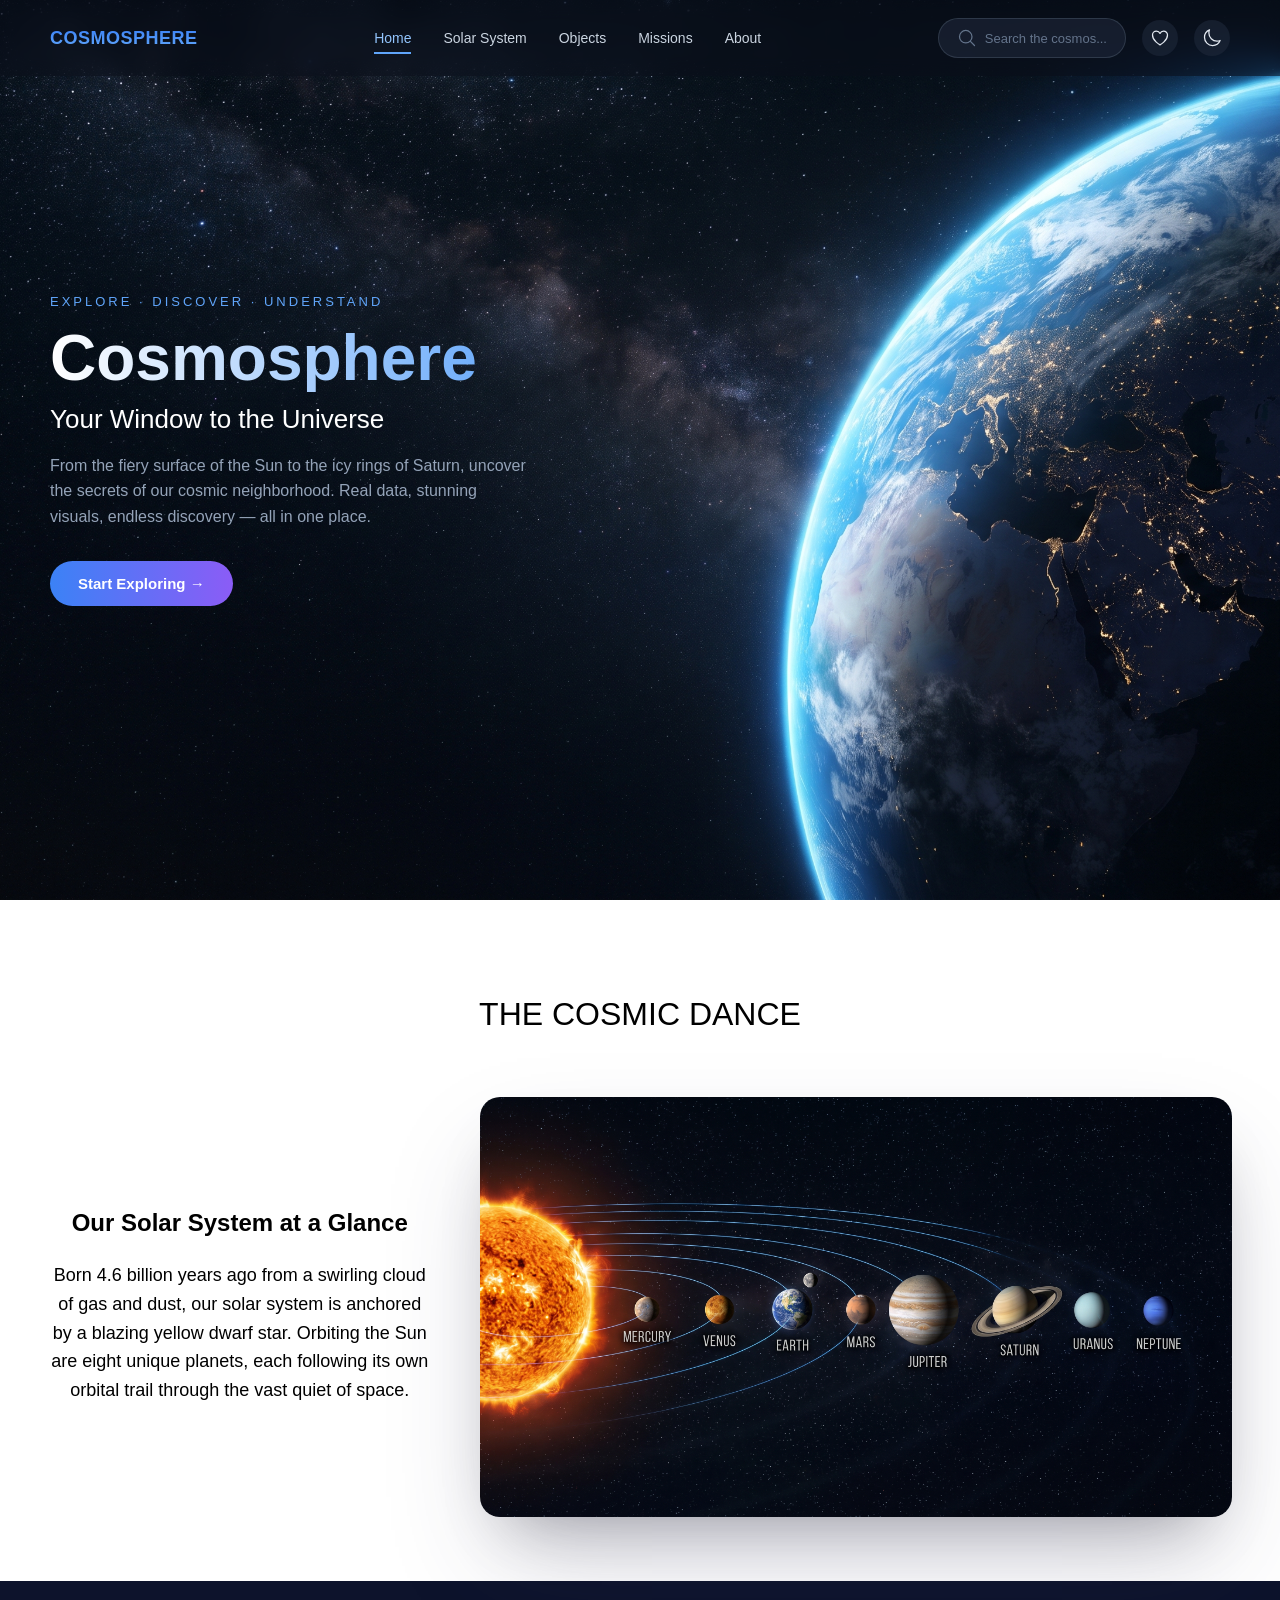
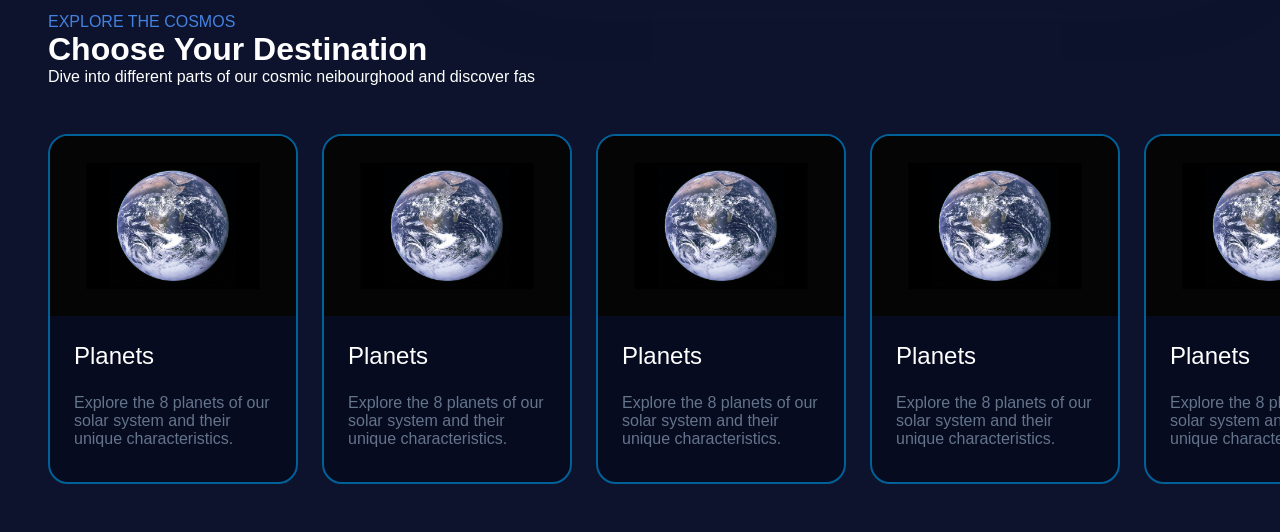
==== index.html @ 5f276300 "space project" ====
<!doctype html>
<html lang="en">
  <head>
    <meta charset="UTF-8" />
    <title>Cosmosphere - Hero Section</title>
    <link rel="stylesheet" href="css/style.css" />
  </head>
  <body>
    <nav class="navbar">
      <div class="logo"><span>COSMOSPHERE</span></div>
      <ul class="nav-links">
        <li><a href="#" class="active">Home</a></li>
        <li><a href="#">Solar System</a></li>
        <li><a href="#">Objects</a></li>
        <li><a href="#">Missions</a></li>
        <li><a href="#">About</a></li>
      </ul>
      <div class="nav-icons">
        <div class="search-box">
          <svg
            class="nav-icon"
            xmlns="http://www.w3.org/2000/svg"
            fill="none"
            viewBox="0 0 24 24"
            stroke-width="1.5"
            stroke="currentColor"
            class="size-6"
          >
            <path
              stroke-linecap="round"
              stroke-linejoin="round"
              d="m21 21-5.197-5.197m0 0A7.5 7.5 0 1 0 5.196 5.196a7.5 7.5 0 0 0 10.607 10.607Z"
            />
          </svg>

          <p>Search the cosmos...</p>
        </div>
        <div class="icon-btn">
          <svg
            class="nav-icon"
            xmlns="http://www.w3.org/2000/svg"
            fill="none"
            viewBox="0 0 24 24"
            stroke-width="1.5"
            stroke="currentColor"
            class="size-6"
          >
            <path
              stroke-linecap="round"
              stroke-linejoin="round"
              d="M21 8.25c0-2.485-2.099-4.5-4.688-4.5-1.935 0-3.597 1.126-4.312 2.733-.715-1.607-2.377-2.733-4.313-2.733C5.1 3.75 3 5.765 3 8.25c0 7.22 9 12 9 12s9-4.78 9-12Z"
            />
          </svg>
        </div>
        <div class="icon-btn">
          <svg
            class="nav-icon"
            xmlns="http://www.w3.org/2000/svg"
            fill="none"
            viewBox="0 0 24 24"
            stroke-width="1.5"
            stroke="currentColor"
            class="size-6"
          >
            <path
              stroke-linecap="round"
              stroke-linejoin="round"
              d="M21.752 15.002A9.72 9.72 0 0 1 18 15.75c-5.385 0-9.75-4.365-9.75-9.75 0-1.33.266-2.597.748-3.752A9.753 9.753 0 0 0 3 11.25C3 16.635 7.365 21 12.75 21a9.753 9.753 0 0 0 9.002-5.998Z"
            />
          </svg>
        </div>
      </div>
    </nav>

    <section class="hero">
      <div class="hero-content">
        <p class="hero-eyebrow">EXPLORE · DISCOVER · UNDERSTAND</p>
        <h1 class="hero-title">Cosmosphere</h1>
        <h2 class="hero-subtitle">Your Window to the Universe</h2>
        <p class="hero-desc">
          From the fiery surface of the Sun to the icy rings of Saturn, uncover
          the secrets of our cosmic neighborhood. Real data, stunning visuals,
          endless discovery — all in one place.
        </p>
        <a href="#" class="hero-cta">Start Exploring →</a>
      </div>
    </section>

    <section class="solar-overview" id="solar-system">
      <div class="overview-header">
        <p class="section-tag">THE COSMIC DANCE</p>
      </div>

      <div class="overview-visual">
        <div class="overview-description">
          <h2 class="section-title">Our Solar System at a Glance</h2>
          <p class="section-desc">
            Born 4.6 billion years ago from a swirling cloud of gas and dust,
            our solar system is anchored by a blazing yellow dwarf star.
            Orbiting the Sun are eight unique planets, each following its own
            orbital trail through the vast quiet of space.
          </p>
        </div>
        <img
          class="overview-img"
          src="assets/img/solar-system-overview.jpg"
          alt="Diagram of the Solar System showing the Sun and eight planets orbiting along trails"
          class="overview-img"
        />
      </div>
    </section>

    <section class="catagory-overview">
      <p class="catagory-subheading">EXPLORE THE COSMOS</p>
      <h3 class="catagory-heading">Choose Your Destination</h3>
      <p class="catagory-description">
        Dive into different parts of our cosmic neibourghood and discover fas
      </p>

      <div class="catagory-card-container">
        <div class="catagory-card">
          <img src="assets/img/earth.jpg" alt="" />
          <div class="catagory-name">
            <p class="catagory-title">Planets</p>
            <p class="catagory-info">
              Explore the 8 planets of our solar system and their unique
              characteristics.
            </p>
          </div>
        </div>

        <div class="catagory-card">
          <img src="assets/img/earth.jpg" alt="" />
          <div class="catagory-name">
            <p class="catagory-title">Planets</p>
            <p class="catagory-info">
              Explore the 8 planets of our solar system and their unique
              characteristics.
            </p>
          </div>
        </div>

        <div class="catagory-card">
          <img src="assets/img/earth.jpg" alt="" />
          <div class="catagory-name">
            <p class="catagory-title">Planets</p>
            <p class="catagory-info">
              Explore the 8 planets of our solar system and their unique
              characteristics.
            </p>
          </div>
        </div>

        <div class="catagory-card">
          <img src="assets/img/earth.jpg" alt="" />
          <div class="catagory-name">
            <p class="catagory-title">Planets</p>
            <p class="catagory-info">
              Explore the 8 planets of our solar system and their unique
              characteristics.
            </p>
          </div>
        </div>

        <div class="catagory-card">
          <img src="assets/img/earth.jpg" alt="" />
          <div class="catagory-name">
            <p class="catagory-title">Planets</p>
            <p class="catagory-info">
              Explore the 8 planets of our solar system and their unique
              characteristics.
            </p>
          </div>
        </div>
      </div>
    </section>
  </body>
</html>
---- css/style.css ----
* {
  margin: 0;
  padding: 0;
  box-sizing: border-box;
}

html {
  font-size: 62.5%;
} /* 1rem = 10px */

body {
  font-family: -apple-system, BlinkMacSystemFont, "Segoe UI", sans-serif;
  /* background: #0b0f1a; */
  /* color: #fff; */
}

/* ===== NAVBAR ===== */
.navbar {
  position: absolute;
  top: 0;
  left: 0;
  width: 100%;
  z-index: 10;
  display: flex;
  align-items: center;
  justify-content: space-between;
  padding: 1.8rem 5rem;

  background: rgba(10, 14, 26, 0.5);
  backdrop-filter: blur(10px);
  -webkit-backdrop-filter: blur(10px);
}

.navbar .logo {
  font-size: 1.8rem;
  font-weight: 700;
  letter-spacing: 0.05rem;
}

.navbar .logo span {
  background: linear-gradient(0deg, #60a5fa, #3b82f6);
  -webkit-background-clip: text;
  color: transparent;
}

.nav-links {
  display: flex;
  gap: 3.2rem;
  list-style: none;
}

.nav-links a {
  color: #cbd5e1;
  text-decoration: none;
  font-size: 1.4rem;
}

.nav-links a.active {
  color: #93c5fd;
  padding-bottom: 0.6rem;
  border-bottom: 2px solid #60a5fa;
}

.nav-icons {
  display: flex;
  align-items: center;
  gap: 1.6rem;
}

.search-box {
  display: flex;
  align-items: center;
  gap: 0.8rem;
  background: rgba(30, 41, 59, 0.6);
  border: 1px solid rgba(148, 163, 184, 0.2);
  border-radius: 9999px;
  padding: 0.9rem 1.8rem;
  color: #64748b;
  font-size: 1.3rem;
}

.icon-btn {
  width: 3.6rem;
  height: 3.6rem;
  border-radius: 50%;
  background: rgba(30, 41, 59, 0.6);
  display: flex;
  align-items: center;
  justify-content: center;
  color: #e2e8f0;
  font-size: 1.5rem;
}

.nav-icon {
  height: 2rem;
  width: 2rem;
}

/* ===== HERO ===== */
.hero {
  position: relative;
  width: 100%;
  min-height: 100vh;
  display: flex;
  align-items: center;
  padding: 0 5rem;

  /* background-image:
    radial-gradient(
      circle at 85% 15%,
      rgba(252, 211, 77, 0.15),
      transparent 40%
    ),
    linear-gradient(180deg, #05070d 0%, #0a0e1a 60%, #05070d 100%); */

  background-image: url(/assets/img/hero-img.jpg);
  background-size: cover;
  background-position: center right;
  background-repeat: no-repeat;
  overflow: hidden;
}

.hero-content {
  max-width: 60rem;
  z-index: 2;
}

.hero-eyebrow {
  color: #60a5fa;
  font-size: 1.3rem;
  letter-spacing: 0.3rem;
  margin-bottom: 1.6rem;
}

.hero-title {
  font-size: 6.4rem;
  font-weight: 800;
  line-height: 1.05;
  background: linear-gradient(90deg, #ffffff, #60a5fa);
  -webkit-background-clip: text;
  color: transparent;
  margin-bottom: 1.2rem;
}

.hero-subtitle {
  font-size: 2.6rem;
  font-weight: 500;
  color: #fff;
  margin-bottom: 1.8rem;
}

.hero-desc {
  font-size: 1.6rem;
  line-height: 1.6;
  color: #94a3b8;
  max-width: 48rem;
  margin-bottom: 3.2rem;
}

.hero-cta {
  display: inline-flex;
  align-items: center;
  gap: 0.8rem;
  background: linear-gradient(90deg, #3b82f6, #8b5cf6);
  color: #fff;
  font-size: 1.5rem;
  font-weight: 600;
  padding: 1.4rem 2.8rem;
  border-radius: 9999px;
  text-decoration: none;
  border: none;
  cursor: pointer;
}

.solar-overview {
  margin-top: 9.6rem;
  /* background: #05070d; */
  margin-bottom: 4.8rem;
}

.section-tag {
  font-size: 3.2rem;
  text-align: center;
  margin-bottom: 6.4rem;
}

.overview-visual {
  display: flex;
  gap: 4.8rem;
  padding: 0 4.8rem;
}

.section-title {
  font-size: 2.4rem;
}
.section-desc {
  font-size: 1.8rem;
  line-height: 1.6;
}
.overview-description {
  text-align: center;
  display: flex;
  flex-direction: column;
  gap: 2.4rem;
  justify-content: center;
}
.overview-img {
  width: 100%;
  height: 42rem;
  border-radius: 2rem;
  box-shadow:
    rgba(255, 255, 255, 0.1) 0px 1px 1px 0px inset,
    rgba(50, 50, 93, 0.25) 0px 50px 100px -20px,
    rgba(0, 0, 0, 0.3) 0px 30px 60px -30px;
}

.catagory-card-container {
  display: grid;
  grid-template-columns: 1fr 1fr 1fr 1fr 1fr;
  column-gap: 2.4rem;
}

.catagory-card {
  height: 35rem;
  width: 25rem;
  background-color: #060b20;
  color: white;
  border: 2px solid #006199;
  border-radius: 2rem;
  overflow: hidden;
  transition: transform 0.7s ease;
}

.catagory-name {
  padding: 2.4rem;
}

.catagory-card img {
  width: 100%;
  height: 18rem;
  /* border-top: 10px; */
}

.catagory-card:hover {
  transform: translate(0, -10px);
}

.catagory-title {
  font-size: 2.4rem;
}
.catagory-info {
  font-size: 1.6rem;
  margin-top: 2.4rem;
  color: #64748b;
}

.catagory-overview {
  height: auto;
  width: 100%;
  padding: 3.2rem;
  padding-bottom: 4.8rem;
  padding-left: 4.8rem;
  margin-top: 6.4rem;
  background-color: #0d132c;
}

.catagory-overview {
}

.catagory-subheading {
  font-size: 1.6rem;
  color: #4382df;
}
.catagory-heading {
  font-size: 3.2rem;
  color: white;
}
.catagory-description {
  font-size: 1.6rem;
  color: white;
  margin-bottom: 4.8rem;
}
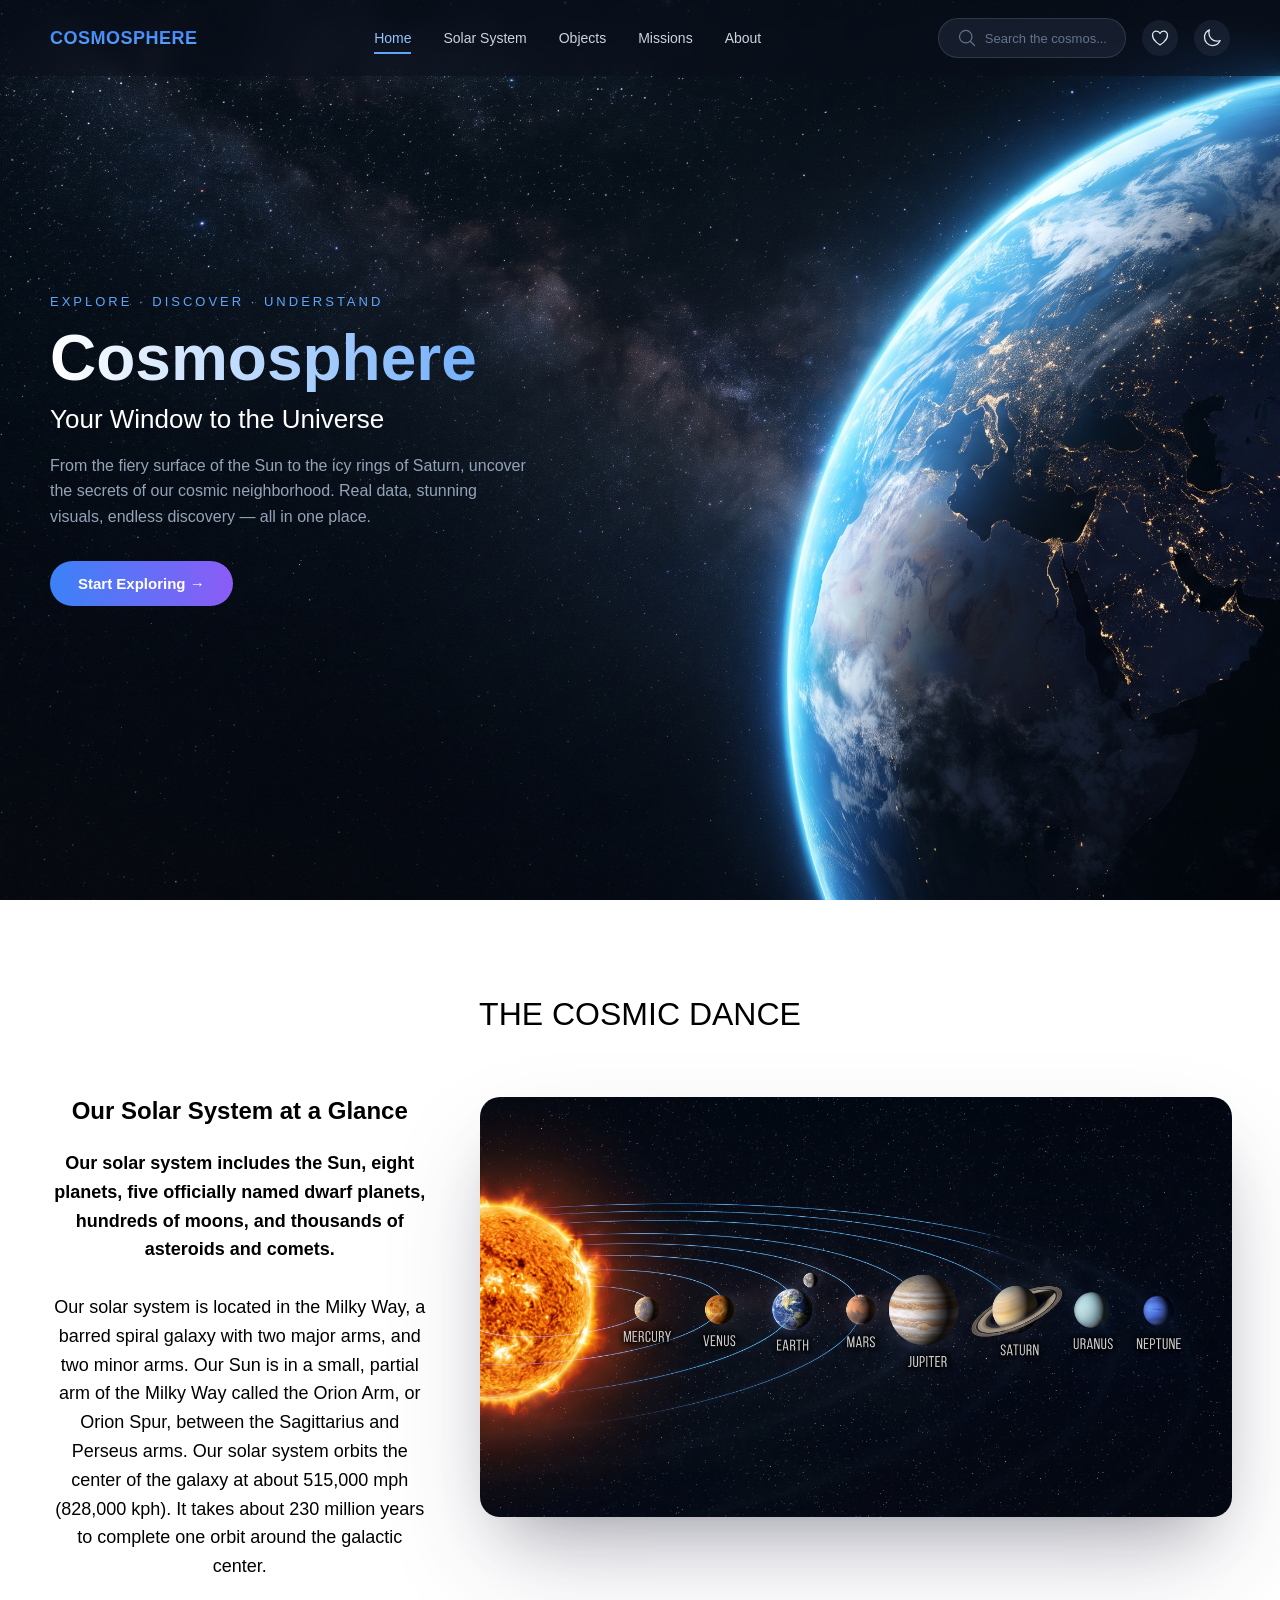
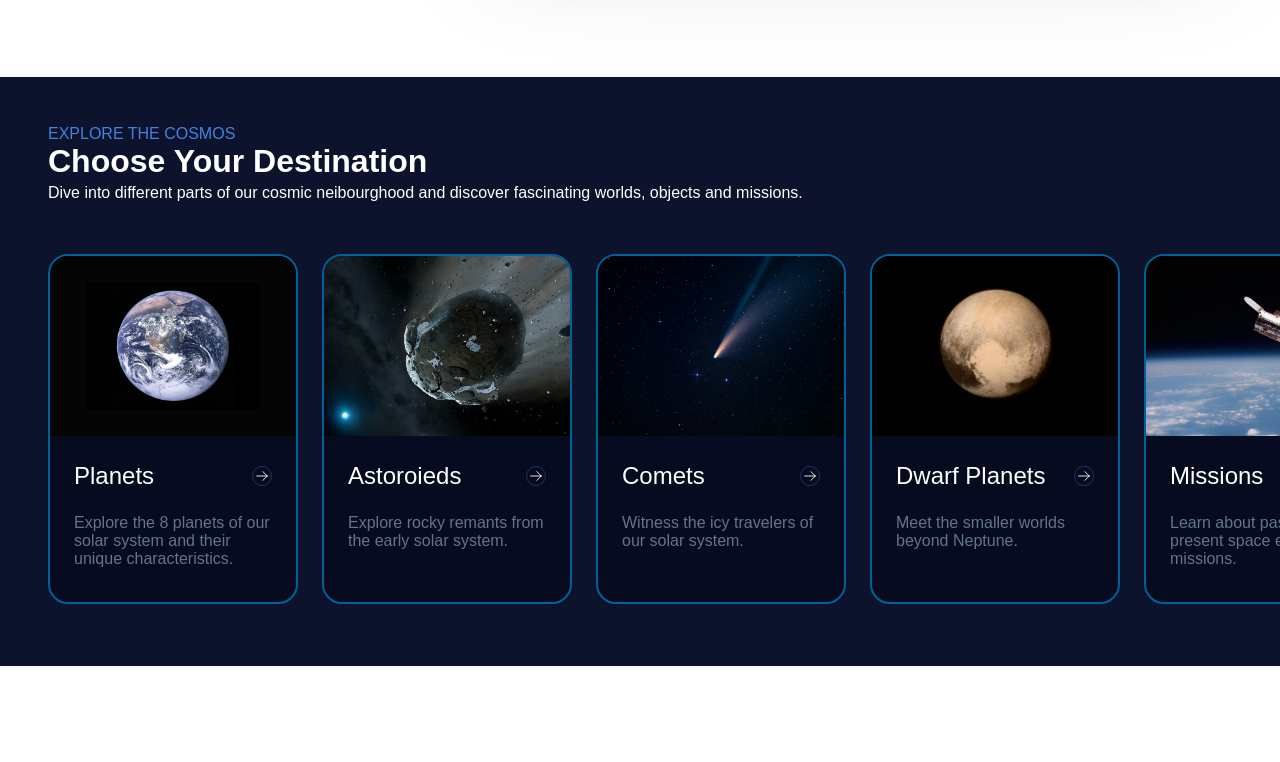
==== commit a8c9dfb8: "Object Section Added" ====
--- a/index.html
+++ b/index.html
@@ -95,10 +95,18 @@
         <div class="overview-description">
           <h2 class="section-title">Our Solar System at a Glance</h2>
           <p class="section-desc">
-            Born 4.6 billion years ago from a swirling cloud of gas and dust,
-            our solar system is anchored by a blazing yellow dwarf star.
-            Orbiting the Sun are eight unique planets, each following its own
-            orbital trail through the vast quiet of space.
+            <strong>
+              Our solar system includes the Sun, eight planets, five officially
+              named dwarf planets, hundreds of moons, and thousands of asteroids
+              and comets. </strong
+            ><br /><br />
+            Our solar system is located in the Milky Way, a barred spiral galaxy
+            with two major arms, and two minor arms. Our Sun is in a small,
+            partial arm of the Milky Way called the Orion Arm, or Orion Spur,
+            between the Sagittarius and Perseus arms. Our solar system orbits
+            the center of the galaxy at about 515,000 mph (828,000 kph). It
+            takes about 230 million years to complete one orbit around the
+            galactic center.
           </p>
         </div>
         <img
@@ -114,14 +122,33 @@
       <p class="catagory-subheading">EXPLORE THE COSMOS</p>
       <h3 class="catagory-heading">Choose Your Destination</h3>
       <p class="catagory-description">
-        Dive into different parts of our cosmic neibourghood and discover fas
+        Dive into different parts of our cosmic neibourghood and discover
+        fascinating worlds, objects and missions.
       </p>
 
       <div class="catagory-card-container">
         <div class="catagory-card">
           <img src="assets/img/earth.jpg" alt="" />
-          <div class="catagory-name">
-            <p class="catagory-title">Planets</p>
+
+          <div class="catagory-name">
+            <div class="name-icon">
+              <p class="catagory-title">Planets</p>
+              <svg
+                xmlns="http://www.w3.org/2000/svg"
+                fill="none"
+                viewBox="0 0 24 24"
+                stroke-width="1.5"
+                stroke="currentColor"
+                class="card-icon"
+              >
+                <path
+                  stroke-linecap="round"
+                  stroke-linejoin="round"
+                  d="M13.5 4.5 21 12m0 0-7.5 7.5M21 12H3"
+                />
+              </svg>
+            </div>
+
             <p class="catagory-info">
               Explore the 8 planets of our solar system and their unique
               characteristics.
@@ -130,49 +157,110 @@
         </div>
 
         <div class="catagory-card">
-          <img src="assets/img/earth.jpg" alt="" />
-          <div class="catagory-name">
-            <p class="catagory-title">Planets</p>
-            <p class="catagory-info">
-              Explore the 8 planets of our solar system and their unique
-              characteristics.
-            </p>
-          </div>
-        </div>
-
-        <div class="catagory-card">
-          <img src="assets/img/earth.jpg" alt="" />
-          <div class="catagory-name">
-            <p class="catagory-title">Planets</p>
-            <p class="catagory-info">
-              Explore the 8 planets of our solar system and their unique
-              characteristics.
-            </p>
-          </div>
-        </div>
-
-        <div class="catagory-card">
-          <img src="assets/img/earth.jpg" alt="" />
-          <div class="catagory-name">
-            <p class="catagory-title">Planets</p>
-            <p class="catagory-info">
-              Explore the 8 planets of our solar system and their unique
-              characteristics.
-            </p>
-          </div>
-        </div>
-
-        <div class="catagory-card">
-          <img src="assets/img/earth.jpg" alt="" />
-          <div class="catagory-name">
-            <p class="catagory-title">Planets</p>
-            <p class="catagory-info">
-              Explore the 8 planets of our solar system and their unique
-              characteristics.
+          <img src="assets/img/asteroeds.jpg" alt="" />
+          <div class="catagory-name">
+            <div class="name-icon">
+              <p class="catagory-title">Astoroieds</p>
+              <svg
+                xmlns="http://www.w3.org/2000/svg"
+                fill="none"
+                viewBox="0 0 24 24"
+                stroke-width="1.5"
+                stroke="currentColor"
+                class="card-icon"
+              >
+                <path
+                  stroke-linecap="round"
+                  stroke-linejoin="round"
+                  d="M13.5 4.5 21 12m0 0-7.5 7.5M21 12H3"
+                />
+              </svg>
+            </div>
+            <p class="catagory-info">
+              Explore rocky remants from the early solar system.
+            </p>
+          </div>
+        </div>
+
+        <div class="catagory-card">
+          <img src="assets/img/comets.jpg" alt="" />
+          <div class="catagory-name">
+            <div class="name-icon">
+              <p class="catagory-title">Comets</p>
+              <svg
+                xmlns="http://www.w3.org/2000/svg"
+                fill="none"
+                viewBox="0 0 24 24"
+                stroke-width="1.5"
+                stroke="currentColor"
+                class="card-icon"
+              >
+                <path
+                  stroke-linecap="round"
+                  stroke-linejoin="round"
+                  d="M13.5 4.5 21 12m0 0-7.5 7.5M21 12H3"
+                />
+              </svg>
+            </div>
+            <p class="catagory-info">
+              Witness the icy travelers of our solar system.
+            </p>
+          </div>
+        </div>
+
+        <div class="catagory-card">
+          <img src="assets/img/dwarf planets.jpg" alt="" />
+          <div class="catagory-name">
+            <div class="name-icon">
+              <p class="catagory-title">Dwarf Planets</p>
+              <svg
+                xmlns="http://www.w3.org/2000/svg"
+                fill="none"
+                viewBox="0 0 24 24"
+                stroke-width="1.5"
+                stroke="currentColor"
+                class="card-icon"
+              >
+                <path
+                  stroke-linecap="round"
+                  stroke-linejoin="round"
+                  d="M13.5 4.5 21 12m0 0-7.5 7.5M21 12H3"
+                />
+              </svg>
+            </div>
+            <p class="catagory-info">Meet the smaller worlds beyond Neptune.</p>
+          </div>
+        </div>
+
+        <div class="catagory-card">
+          <img src="assets/img/Mission.jpg" alt="" />
+          <div class="catagory-name">
+            <div class="name-icon">
+              <p class="catagory-title">Missions</p>
+              <svg
+                xmlns="http://www.w3.org/2000/svg"
+                fill="none"
+                viewBox="0 0 24 24"
+                stroke-width="1.5"
+                stroke="currentColor"
+                class="card-icon"
+              >
+                <path
+                  stroke-linecap="round"
+                  stroke-linejoin="round"
+                  d="M13.5 4.5 21 12m0 0-7.5 7.5M21 12H3"
+                />
+              </svg>
+            </div>
+            <p class="catagory-info">
+              Learn about past and present space exploration missions.
             </p>
           </div>
         </div>
       </div>
     </section>
+
+    <section class="popular"></section>
+    <script src="script.js"></script>
   </body>
 </html>
--- a/css/style.css
+++ b/css/style.css
@@ -175,7 +175,7 @@
 .solar-overview {
   margin-top: 9.6rem;
   /* background: #05070d; */
-  margin-bottom: 4.8rem;
+  margin-bottom: 9.6rem;
 }
 
 .section-tag {
@@ -197,6 +197,11 @@
   font-size: 1.8rem;
   line-height: 1.6;
 }
+
+/* .catagory-overview {
+  margin-top: 9.6rem;
+  padding: 6.4rem;
+} */
 .overview-description {
   text-align: center;
   display: flex;
@@ -243,6 +248,8 @@
 
 .catagory-card:hover {
   transform: translate(0, -10px);
+  box-shadow: rgb(38, 57, 77) 0px 20px 30px -10px;
+  border: 2px solid #08229a;
 }
 
 .catagory-title {
@@ -257,14 +264,12 @@
 .catagory-overview {
   height: auto;
   width: 100%;
-  padding: 3.2rem;
-  padding-bottom: 4.8rem;
+  padding: 4.8rem;
+  padding-bottom: 6.2rem;
   padding-left: 4.8rem;
-  margin-top: 6.4rem;
+  margin-top: 9.6rem;
+  margin-bottom: 9.6rem;
   background-color: #0d132c;
-}
-
-.catagory-overview {
 }
 
 .catagory-subheading {
@@ -279,4 +284,19 @@
   font-size: 1.6rem;
   color: white;
   margin-bottom: 4.8rem;
-}
+  line-height: 1.6;
+}
+
+.card-icon {
+  height: 2rem;
+  width: 2rem;
+  border: 1px solid #193662;
+  border-radius: 999rem;
+  padding: 2px;
+}
+
+.name-icon {
+  display: flex;
+  justify-content: space-between;
+  align-items: center;
+}
